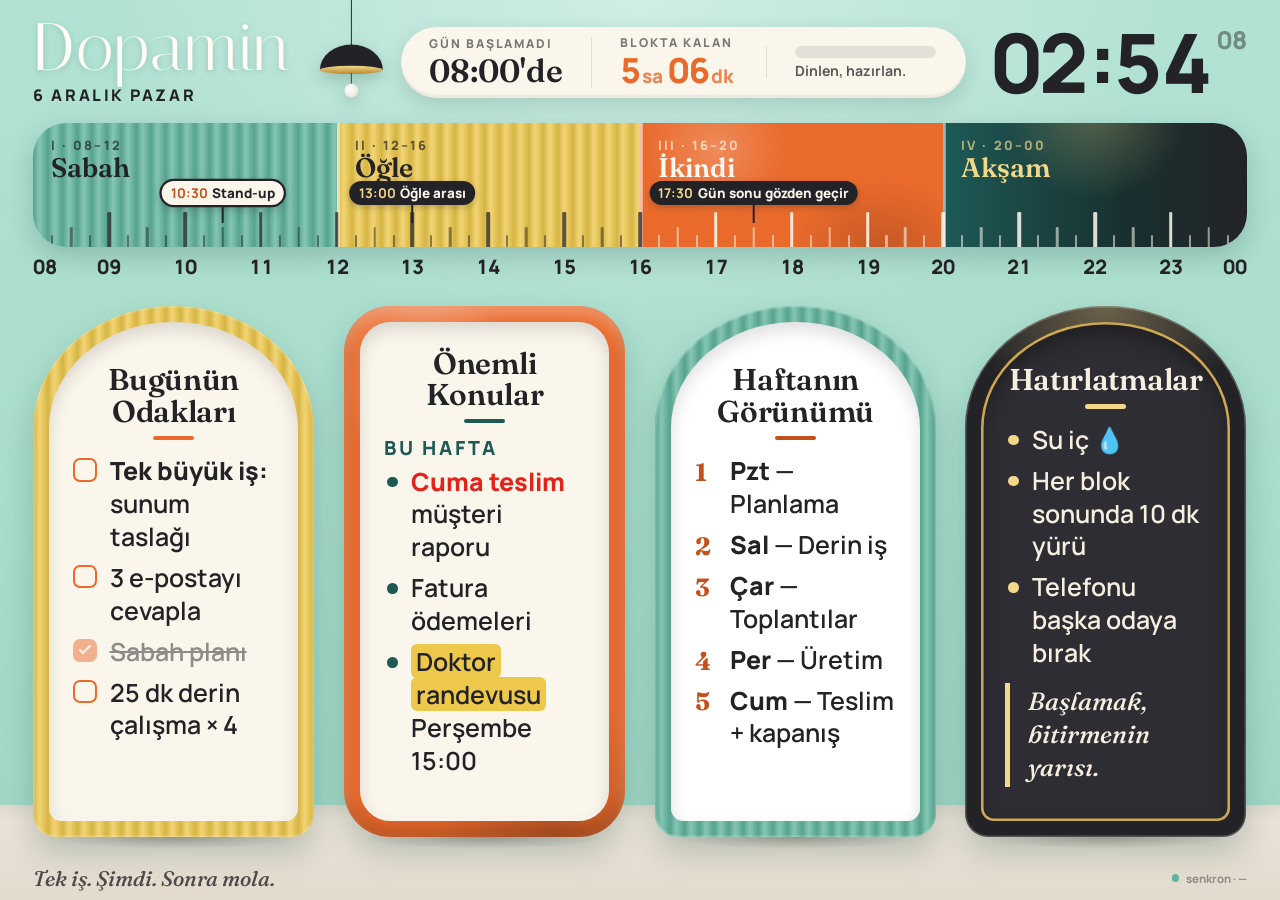
==== index.html @ 38ae42ef "Dopamin: ADHD zaman ve görev panosu (TV + kontrol paneli) Co-Authored-By: Claude Opus 5.5 <noreply@a" ====
<!doctype html>
<html lang="tr">
  <head>
    <meta charset="utf-8" />
    <meta name="viewport" content="width=device-width, initial-scale=1" />
    <title>Dopamin</title>
    <meta name="theme-color" content="#a9ddcc" />
    <link rel="icon" href="assets/favicon.svg" type="image/svg+xml" />
    <link rel="preconnect" href="https://fonts.googleapis.com" />
    <link rel="preconnect" href="https://fonts.gstatic.com" crossorigin />
    <link
      rel="stylesheet"
      href="https://fonts.googleapis.com/css2?family=Fraunces:opsz,wght@9..144,400;9..144,500;9..144,600;9..144,700&family=Italiana&family=Manrope:wght@500;600;700;800&display=swap"
    />
    <link rel="stylesheet" href="assets/css/base.css" />
    <link rel="stylesheet" href="assets/css/tv.css" />
  </head>
  <body class="tv">
    <div class="room" id="room">
      <header class="top">
        <div class="brand">
          <h1 id="brandTitle">Dopamin</h1>
          <div class="date" id="date"></div>
        </div>

        <svg class="lamp" viewBox="0 0 200 260" aria-hidden="true">
          <defs>
            <linearGradient id="lampGold" x1="0" y1="0" x2="0" y2="1">
              <stop offset="0" stop-color="#f3d88a" />
              <stop offset="1" stop-color="#b8892f" />
            </linearGradient>
            <radialGradient id="lampGlobe" cx=".38" cy=".35" r=".7">
              <stop offset="0" stop-color="#ffffff" />
              <stop offset="1" stop-color="#e9e4da" />
            </radialGradient>
          </defs>
          <line x1="100" y1="0" x2="100" y2="120" stroke="#232327" stroke-width="2.5" />
          <path d="M18 182 A82 66 0 0 1 182 182 Z" fill="#232327" />
          <ellipse cx="100" cy="182" rx="82" ry="11" fill="url(#lampGold)" />
          <line x1="100" y1="190" x2="100" y2="222" stroke="#232327" stroke-width="2" />
          <circle cx="100" cy="236" r="18" fill="url(#lampGlobe)" />
        </svg>

        <div class="status" id="status">
          <div class="status-block">
            <span class="status-kicker" id="blockKicker">Blok 1 / 4</span>
            <span class="status-name" id="blockName">Sabah</span>
          </div>
          <div class="status-left">
            <span class="status-kicker">Blokta kalan</span>
            <span class="status-remain" id="blockRemain">0:00</span>
          </div>
          <div class="status-day">
            <div class="dayline"><i id="dayFill"></i></div>
            <span id="dayText"></span>
          </div>
        </div>

        <div class="clock" id="clock" aria-label="Saat"></div>
      </header>

      <section class="timeline" aria-label="Günün 16 saati">
        <div class="strip" id="strip">
          <div class="segments">
            <div class="seg-row" id="segments"></div>
            <div class="past" id="past"></div>
            <div class="ticks" id="ticks"></div>
          </div>
          <div class="markers" id="markers"></div>
          <div class="now" id="now"><span class="now-pill" id="nowPill"></span></div>
        </div>
        <div class="hours" id="hours"></div>
      </section>

      <main class="windows" id="windows"></main>

      <footer class="floor">
        <span class="footer-text" id="footer"></span>
        <span class="sync" id="sync" title="Senkron durumu"></span>
      </footer>
    </div>

    <div class="flash" id="flash" aria-hidden="true"></div>
    <div class="toast" id="toast" role="alert" hidden>
      <div class="toast-card">
        <span class="toast-kicker" id="toastKicker"></span>
        <span class="toast-text" id="toastText"></span>
      </div>
    </div>

    <script type="module" src="assets/js/tv.js"></script>
  </body>
</html>
---- assets/css/base.css ----
/* Dopamin — ortak tasarım tokenları */
:root {
  --mint: #a9ddcc;
  --mint-2: #8fcfbb;
  --mint-deep: #5fb49d;
  --mint-light: #e3f4ee;
  --mustard: #eec84a;
  --mustard-2: #d6aa25;
  --orange: #ea6a2c;
  --orange-2: #c4501a;
  --ink: #232327;
  --ink-2: #36363c;
  --gold: #cfa750;
  --gold-2: #f3d88a;
  --cream: #fbf6ec;
  --floor: #ece5da;
  --blush: #f3b7a1;
  --petrol: #1d5a56;
  --red: #e3241b;

  --serif-display: "Italiana", "Didot", "Bodoni 72", serif;
  --serif: "Fraunces", "Georgia", serif;
  --sans: "Manrope", "Segoe UI", system-ui, sans-serif;

  /* ekran birimi: 1920x1080'de ≈19.2px, her oranda sığar */
  --u: min(1vw, 1.7778vh);
}

*,
*::before,
*::after {
  box-sizing: border-box;
}

html,
body {
  margin: 0;
  padding: 0;
}

body {
  font-family: var(--sans);
  color: var(--ink);
  background: var(--mint);
  -webkit-font-smoothing: antialiased;
}

/* ---- Markdown içerik ---- */
.md {
  line-height: 1.32;
  font-weight: 600;
}
.md > *:first-child {
  margin-top: 0;
}
.md > *:last-child {
  margin-bottom: 0;
}
.md p {
  margin: 0 0 0.55em;
}
.md h1,
.md h2,
.md h3 {
  font-family: var(--serif);
  font-weight: 600;
  line-height: 1.1;
  margin: 0.7em 0 0.3em;
  letter-spacing: -0.01em;
}
.md h1 { font-size: 1.45em; }
.md h2 { font-size: 1.25em; }
.md h3 {
  font-family: var(--sans);
  font-size: 0.78em;
  font-weight: 800;
  letter-spacing: 0.14em;
  text-transform: uppercase;
  color: var(--accent, var(--orange));
}
.md ul,
.md ol {
  margin: 0 0 0.55em;
  padding: 0;
  list-style: none;
}
.md li {
  position: relative;
  padding-left: 1.05em;
  margin: 0 0 0.32em;
}
.md li.sub {
  margin-left: 1.05em;
  font-size: 0.88em;
  opacity: 0.85;
}
.md ul > li::before {
  content: "";
  position: absolute;
  left: 0.12em;
  top: 0.48em;
  width: 0.42em;
  height: 0.42em;
  border-radius: 50%;
  background: var(--accent, var(--orange));
}
.md ol {
  counter-reset: n;
}
.md ol > li {
  counter-increment: n;
  padding-left: 1.4em;
}
.md ol > li::before {
  content: counter(n);
  position: absolute;
  left: 0;
  top: 0.08em;
  font-family: var(--serif);
  font-weight: 700;
  color: var(--accent, var(--orange));
}
.md li.task {
  padding-left: 1.45em;
}
.md li.task::before {
  content: "";
  position: absolute;
  left: 0;
  top: 0.16em;
  width: 0.95em;
  height: 0.95em;
  border-radius: 0.28em;
  border: 0.12em solid var(--accent, var(--orange));
  background: transparent;
}
.md li.task.done {
  opacity: 0.5;
  text-decoration: line-through;
  text-decoration-thickness: 0.08em;
}
.md li.task.done::before {
  background: var(--accent, var(--orange));
}
.md li.task.done::after {
  content: "";
  position: absolute;
  left: 0.33em;
  top: 0.3em;
  width: 0.24em;
  height: 0.48em;
  border: solid var(--panel, #fff);
  border-width: 0 0.12em 0.12em 0;
  transform: rotate(45deg);
}
.md strong {
  font-weight: 800;
}
.md em {
  font-family: var(--serif);
  font-style: italic;
  font-weight: 500;
}
.md mark {
  background: var(--mustard);
  color: var(--ink);
  padding: 0 0.22em;
  border-radius: 0.25em;
  box-decoration-break: clone;
  -webkit-box-decoration-break: clone;
}
.md code {
  font-family: ui-monospace, "SFMono-Regular", Menlo, monospace;
  font-size: 0.85em;
  background: rgba(0, 0, 0, 0.07);
  padding: 0.05em 0.3em;
  border-radius: 0.3em;
}
.md blockquote {
  margin: 0 0 0.55em;
  padding: 0.1em 0 0.1em 0.7em;
  border-left: 0.22em solid var(--accent, var(--orange));
  font-family: var(--serif);
  font-style: italic;
  font-weight: 500;
}
.md hr {
  border: 0;
  height: 0.5em;
  margin: 0.4em 0 0.7em;
  background: radial-gradient(circle, var(--accent, var(--orange)) 0.12em, transparent 0.14em) 0 50% / 0.9em 0.5em repeat-x;
  opacity: 0.6;
}
.md a {
  color: inherit;
  text-decoration-color: var(--accent, var(--orange));
  text-decoration-thickness: 0.1em;
}
.md .urgent {
  color: var(--red);
  font-weight: 800;
}
---- assets/css/tv.css ----
/* Dopamin — TV ekranı (scrollsuz tek sayfa) */

html,
body.tv {
  width: 100%;
  height: 100%;
  overflow: hidden;
}

body.tv {
  background:
    radial-gradient(ellipse 60% 55% at 50% 0%, rgba(255, 255, 255, 0.38), transparent 70%),
    linear-gradient(180deg, #b2e2d3 0%, var(--mint) 55%, #9fd6c4 100%);
}
body.tv.idle {
  cursor: none;
}

/* ortak yüzey dokuları */
.fluted {
  background:
    linear-gradient(90deg, rgba(0, 0, 0, 0.11), rgba(255, 255, 255, 0.24) 45%, rgba(0, 0, 0, 0.09)) 0 0 /
      calc(var(--u) * 1.15) 100%,
    var(--c);
}

.room {
  position: relative;
  width: 100vw;
  height: 100vh;
  display: grid;
  grid-template-rows: calc(var(--u) * 6.6) calc(var(--u) * 12.2) minmax(0, 1fr) calc(var(--u) * 3.4);
  row-gap: calc(var(--u) * 1.5);
  padding: calc(var(--u) * 1.5) calc(var(--u) * 2.6) 0;
}

/* zemin (görseldeki açık bej zemin) */
.room::after {
  content: "";
  position: absolute;
  inset: auto 0 0 0;
  height: calc(var(--u) * 7.4);
  background:
    linear-gradient(180deg, rgba(0, 0, 0, 0.06), transparent calc(var(--u) * 1.2)),
    linear-gradient(180deg, var(--floor), #e2dacd);
  z-index: 0;
}

/* ================= ÜST BAR ================= */
.top {
  position: relative;
  z-index: 2;
  display: grid;
  grid-template-columns: auto auto 1fr auto;
  align-items: center;
  column-gap: calc(var(--u) * 1.8);
}

.brand h1 {
  margin: 0;
  font-family: var(--serif-display);
  font-weight: 400;
  font-size: calc(var(--u) * 5.2);
  line-height: 0.88;
  color: #fffdf6;
  letter-spacing: 0.01em;
  text-shadow: 0 calc(var(--u) * 0.12) calc(var(--u) * 0.5) rgba(20, 70, 58, 0.18);
}
.date {
  margin-top: calc(var(--u) * 0.45);
  font-weight: 800;
  font-size: calc(var(--u) * 1.25);
  letter-spacing: 0.16em;
  text-transform: uppercase;
  color: var(--ink);
}

.lamp {
  align-self: start;
  height: calc(var(--u) * 7.8);
  width: auto;
  margin-top: calc(var(--u) * -1.5);
  transform-origin: 50% 0;
  animation: swing 9s ease-in-out infinite alternate;
  filter: drop-shadow(0 calc(var(--u) * 0.5) calc(var(--u) * 0.6) rgba(20, 60, 50, 0.22));
}
@keyframes swing {
  from { transform: rotate(-1.6deg); }
  to { transform: rotate(1.6deg); }
}

.status {
  justify-self: center;
  display: flex;
  align-items: center;
  gap: calc(var(--u) * 2.2);
  padding: calc(var(--u) * 0.75) calc(var(--u) * 2.4) calc(var(--u) * 0.75) calc(var(--u) * 2.2);
  background: var(--cream);
  border-radius: 999px;
  box-shadow:
    0 calc(var(--u) * 0.6) calc(var(--u) * 1.6) rgba(20, 70, 58, 0.16),
    inset 0 calc(var(--u) * -0.25) 0 rgba(0, 0, 0, 0.05);
}
.status > div {
  display: flex;
  flex-direction: column;
  line-height: 1;
}
.status-kicker {
  white-space: nowrap;
  font-size: calc(var(--u) * 0.95);
  font-weight: 800;
  letter-spacing: 0.16em;
  text-transform: uppercase;
  opacity: 0.6;
  margin-bottom: calc(var(--u) * 0.35);
}
.status-name {
  font-family: var(--serif);
  font-weight: 600;
  font-size: calc(var(--u) * 2.5);
}
.status-remain {
  font-weight: 800;
  font-size: calc(var(--u) * 2.7);
  font-variant-numeric: tabular-nums;
  color: var(--blk, var(--orange));
  white-space: nowrap;
}
.status-remain small,
#dayText small {
  font-size: 0.55em;
  margin: 0 0.25em 0 0.05em;
  opacity: 0.8;
}
.status-left {
  padding-left: calc(var(--u) * 2.2);
  border-left: calc(var(--u) * 0.12) solid rgba(0, 0, 0, 0.1);
}
.status-day {
  padding-left: calc(var(--u) * 2.2);
  border-left: calc(var(--u) * 0.12) solid rgba(0, 0, 0, 0.1);
  gap: calc(var(--u) * 0.5);
}
.dayline {
  width: calc(var(--u) * 11);
  height: calc(var(--u) * 0.9);
  border-radius: 999px;
  background: rgba(0, 0, 0, 0.09);
  overflow: hidden;
}
.dayline i {
  display: block;
  height: 100%;
  width: 0;
  border-radius: inherit;
  background: linear-gradient(90deg, var(--mint-deep), var(--mustard) 45%, var(--orange) 75%, var(--petrol));
  background-size: calc(var(--u) * 11) 100%;
}
#dayText {
  white-space: nowrap;
  font-size: calc(var(--u) * 1.1);
  font-weight: 700;
  opacity: 0.75;
}

.clock {
  justify-self: end;
  display: flex;
  align-items: flex-start;
  font-weight: 800;
  font-size: calc(var(--u) * 6.4);
  line-height: 0.85;
  letter-spacing: -0.02em;
  color: var(--ink);
}
.clock .d {
  display: inline-block;
  width: 0.6em;
  text-align: center;
}
.clock .colon {
  display: inline-block;
  width: 0.3em;
  text-align: center;
  transform: translateY(-0.06em);
  transition: opacity 0.35s;
}
.clock .colon.dim {
  opacity: 0.18;
}
.clock .sec {
  font-size: 0.3em;
  margin-left: 0.25em;
  margin-top: 0.12em;
  opacity: 0.45;
  font-variant-numeric: tabular-nums;
  letter-spacing: 0;
}

/* ================= ZAMAN ŞERİDİ ================= */
.timeline {
  position: relative;
  z-index: 3;
  display: grid;
  grid-template-rows: minmax(0, 1fr) calc(var(--u) * 2.5);
}
.strip {
  position: relative;
}
.segments {
  position: absolute;
  inset: 0;
  border-radius: calc(var(--u) * 2.6);
  overflow: hidden;
  box-shadow:
    0 calc(var(--u) * 0.8) calc(var(--u) * 2) rgba(20, 70, 58, 0.22),
    inset 0 0 0 calc(var(--u) * 0.12) rgba(255, 255, 255, 0.35);
}
.seg-row {
  position: absolute;
  inset: 0;
  display: flex;
}
.seg {
  position: relative;
  flex: 1;
  display: flex;
  flex-direction: column;
  padding: calc(var(--u) * 1) calc(var(--u) * 1.4);
  color: var(--ink);
  transition: filter 0.6s;
}
.seg + .seg {
  box-shadow: inset calc(var(--u) * 0.22) 0 0 rgba(255, 255, 255, 0.55);
}
.seg-kicker {
  font-size: calc(var(--u) * 1);
  font-weight: 800;
  letter-spacing: 0.16em;
  text-transform: uppercase;
  opacity: 0.7;
}
.seg-name {
  font-family: var(--serif);
  font-weight: 600;
  font-size: calc(var(--u) * 2.1);
  line-height: 1.05;
}
.seg-mint { --c: var(--mint-deep); }
.seg-hardal { --c: var(--mustard); }
.seg-portakal {
  color: #fff8ee;
  background:
    radial-gradient(ellipse 40% 90% at 25% 20%, rgba(255, 255, 255, 0.22), transparent 60%),
    radial-gradient(ellipse 50% 90% at 80% 100%, rgba(0, 0, 0, 0.16), transparent 60%),
    var(--orange);
}
.seg-gece {
  color: var(--gold-2);
  background:
    radial-gradient(ellipse 50% 120% at 50% -10%, rgba(243, 216, 138, 0.28), transparent 60%),
    linear-gradient(90deg, var(--petrol), #18302f 60%, var(--ink));
}
.seg.is-current {
  box-shadow: inset 0 0 0 calc(var(--u) * 0.35) rgba(255, 255, 255, 0.85);
}
.seg.is-current .seg-name::after {
  content: " ●";
  font-size: 0.5em;
  vertical-align: 0.35em;
  color: var(--red);
}

.past {
  position: absolute;
  inset: 0 auto 0 0;
  width: 0;
  background: repeating-linear-gradient(
    135deg,
    rgba(35, 35, 39, 0.24) 0 calc(var(--u) * 0.32),
    rgba(35, 35, 39, 0.08) calc(var(--u) * 0.32) calc(var(--u) * 0.9)
  );
  pointer-events: none;
}

.ticks {
  position: absolute;
  inset: 0;
  pointer-events: none;
}
.tick {
  position: absolute;
  bottom: 0;
  width: calc(var(--u) * 0.16);
  height: calc(var(--u) * 0.9);
  transform: translateX(-50%);
  border-radius: calc(var(--u) * 0.1) calc(var(--u) * 0.1) 0 0;
  background: rgba(35, 35, 39, 0.5);
}
.tick.half {
  height: calc(var(--u) * 1.6);
  width: calc(var(--u) * 0.2);
}
.tick.hour {
  height: calc(var(--u) * 2.7);
  width: calc(var(--u) * 0.28);
  background: rgba(35, 35, 39, 0.72);
}
.tick.light { background: rgba(255, 250, 238, 0.55); }
.tick.light.hour { background: rgba(255, 250, 238, 0.85); }

.hours {
  position: relative;
}
.hour-label {
  position: absolute;
  top: calc(var(--u) * 0.45);
  transform: translateX(-50%);
  font-weight: 800;
  font-size: calc(var(--u) * 1.55);
  font-variant-numeric: tabular-nums;
  color: var(--ink);
  transition: opacity 0.6s;
}
.hour-label:first-child { transform: none; }
.hour-label:last-child { transform: translateX(-100%); }
.hour-label.past { opacity: 0.38; }

.markers {
  position: absolute;
  inset: 0;
  pointer-events: none;
}
.marker {
  position: absolute;
  top: 47%;
  transform: translateX(-50%);
  display: flex;
  flex-direction: column;
  align-items: center;
}
.marker-pill {
  white-space: nowrap;
  font-weight: 800;
  font-size: calc(var(--u) * 1.05);
  padding: calc(var(--u) * 0.22) calc(var(--u) * 0.7);
  border-radius: 999px;
  background: var(--ink);
  color: var(--cream);
  box-shadow: 0 calc(var(--u) * 0.2) calc(var(--u) * 0.6) rgba(0, 0, 0, 0.2);
}
.marker-pill b {
  color: var(--gold-2);
  margin-right: 0.35em;
}
.marker::after {
  content: "";
  width: calc(var(--u) * 0.16);
  height: calc(var(--u) * 1.4);
  background: var(--ink);
}
.marker.done {
  opacity: 0.4;
}
.marker.done .marker-pill {
  text-decoration: line-through;
}
.marker.next .marker-pill {
  background: var(--cream);
  color: var(--ink);
  box-shadow: 0 0 0 calc(var(--u) * 0.18) var(--ink), 0 calc(var(--u) * 0.3) calc(var(--u) * 0.8) rgba(0, 0, 0, 0.25);
}
.marker.next .marker-pill b {
  color: var(--orange-2);
}

/* şimdi çizgisi */
.now {
  position: absolute;
  top: calc(var(--u) * -0.5);
  bottom: calc(var(--u) * -2.6);
  left: 0;
  width: calc(var(--u) * 0.6);
  transform: translateX(-50%);
  background: var(--red);
  border-radius: calc(var(--u) * 0.3);
  box-shadow:
    0 0 0 calc(var(--u) * 0.16) rgba(255, 255, 255, 0.92),
    0 calc(var(--u) * 0.3) calc(var(--u) * 1.2) rgba(227, 36, 27, 0.5);
  transition: left 1s linear;
  animation: nowGlow 3.2s ease-in-out infinite;
  z-index: 4;
}
.now::before {
  content: "";
  position: absolute;
  top: calc(var(--u) * -0.6);
  left: 50%;
  width: calc(var(--u) * 1.3);
  height: calc(var(--u) * 1.3);
  transform: translateX(-50%);
  border-radius: 50%;
  background: var(--red);
  box-shadow: 0 0 0 calc(var(--u) * 0.18) #fff;
}
.now-pill {
  position: absolute;
  bottom: calc(var(--u) * -0.2);
  left: 50%;
  transform: translateX(-50%);
  white-space: nowrap;
  font-weight: 800;
  font-size: calc(var(--u) * 1.5);
  font-variant-numeric: tabular-nums;
  padding: calc(var(--u) * 0.15) calc(var(--u) * 0.7);
  border-radius: 999px;
  background: var(--red);
  color: #fff;
  box-shadow: 0 0 0 calc(var(--u) * 0.16) #fff;
}
@keyframes nowGlow {
  50% {
    box-shadow:
      0 0 0 calc(var(--u) * 0.16) rgba(255, 255, 255, 0.92),
      0 0 calc(var(--u) * 2.2) rgba(227, 36, 27, 0.85);
  }
}
.room.off-day .now {
  display: none;
}

/* ================= PENCERELER ================= */
.windows {
  position: relative;
  z-index: 1;
  display: grid;
  grid-template-columns: repeat(var(--n, 4), minmax(0, 1fr));
  column-gap: calc(var(--u) * 2.3);
  min-height: 0;
  padding-top: calc(var(--u) * 0.6);
}

.win {
  position: relative;
  display: flex;
  min-height: 0;
  transform-origin: 50% 100%;
  animation: wiggle var(--wd, 8s) ease-in-out var(--wdelay, 0s) infinite alternate;
  will-change: transform;
}
.wiggle-off .win,
.wiggle-off .lamp {
  animation: none;
}
@keyframes wiggle {
  0% { transform: rotate(calc(var(--wa, 0.4deg) * -1)) translateY(0); }
  50% { transform: rotate(0deg) translateY(calc(var(--u) * -0.28)); }
  100% { transform: rotate(var(--wa, 0.4deg)) translateY(0); }
}
/* zemindeki temas gölgesi */
.win::after {
  content: "";
  position: absolute;
  left: 6%;
  right: 6%;
  bottom: calc(var(--u) * -0.9);
  height: calc(var(--u) * 1.8);
  background: radial-gradient(ellipse at center, rgba(40, 40, 30, 0.28), transparent 70%);
  z-index: -1;
}

.win-frame {
  flex: 1;
  display: flex;
  min-width: 0;
  padding: calc(var(--u) * 1.25);
  box-shadow:
    0 calc(var(--u) * 1.2) calc(var(--u) * 2.4) rgba(20, 70, 58, 0.22),
    inset 0 0 0 calc(var(--u) * 0.12) rgba(255, 255, 255, 0.22);
}
.win-inner {
  flex: 1;
  display: flex;
  flex-direction: column;
  min-width: 0;
  min-height: 0;
  background: var(--panel, var(--cream));
  color: var(--ink-c, var(--ink));
  padding: calc(var(--u) * 2) calc(var(--u) * 1.9) calc(var(--u) * 1.7);
  box-shadow:
    inset 0 calc(var(--u) * 0.6) calc(var(--u) * 1.3) rgba(0, 0, 0, 0.13),
    inset 0 calc(var(--u) * -0.2) 0 rgba(255, 255, 255, 0.4);
}

.win-title {
  flex: none;
  margin: 0 0 calc(var(--u) * 1.1);
  font-family: var(--serif);
  font-weight: 600;
  font-size: calc(var(--u) * 2.35);
  line-height: 1.04;
  letter-spacing: -0.01em;
  text-align: center;
  hyphens: manual;
}
.win-rule {
  flex: none;
  width: calc(var(--u) * 3.2);
  height: calc(var(--u) * 0.32);
  margin: calc(var(--u) * -0.4) auto calc(var(--u) * 1.1);
  border-radius: 999px;
  background: var(--accent, var(--orange));
}
.win-body {
  flex: 1;
  min-height: 0;
  overflow: hidden;
  font-size: calc(var(--u) * 1.6);
}
.win-body:empty::before {
  content: "—";
  opacity: 0.3;
}

/* biçimler */
.shape-arch .win-frame {
  border-radius: 50% 50% calc(var(--u) * 1.8) calc(var(--u) * 1.8) / calc(var(--u) * 9.5) calc(var(--u) * 9.5)
    calc(var(--u) * 1.8) calc(var(--u) * 1.8);
}
.shape-arch .win-inner {
  border-radius: 50% 50% calc(var(--u) * 1) calc(var(--u) * 1) / calc(var(--u) * 8.3) calc(var(--u) * 8.3)
    calc(var(--u) * 1) calc(var(--u) * 1);
  padding-top: calc(var(--u) * 3.3);
}
.shape-puff .win-frame {
  border-radius: calc(var(--u) * 3.6);
  box-shadow:
    0 calc(var(--u) * 1.2) calc(var(--u) * 2.4) rgba(20, 70, 58, 0.22),
    inset 0 calc(var(--u) * 0.7) calc(var(--u) * 1.2) rgba(255, 255, 255, 0.3),
    inset 0 calc(var(--u) * -0.9) calc(var(--u) * 1.4) rgba(0, 0, 0, 0.2);
}
.shape-puff .win-inner {
  border-radius: calc(var(--u) * 2.4);
}

/* temalar */
.theme-hardal .win-frame { --c: var(--mustard); }
.theme-hardal { --accent: var(--orange); --panel: var(--cream); }

.theme-mint .win-frame { --c: var(--mint-deep); }
.theme-mint { --accent: var(--orange-2); --panel: #ffffff; }

.theme-petrol .win-frame { --c: var(--petrol); }
.theme-petrol { --accent: var(--orange); --panel: var(--mint-light); }

.theme-antrasit .win-frame {
  background:
    radial-gradient(ellipse 70% 30% at 50% 0%, rgba(243, 216, 138, 0.35), transparent 70%),
    var(--ink);
}
.theme-antrasit { --accent: var(--gold-2); --panel: #2d2d33; --ink-c: #f6efe0; }
.theme-antrasit .win-inner {
  box-shadow:
    inset 0 0 0 calc(var(--u) * 0.2) var(--gold),
    inset 0 calc(var(--u) * 0.8) calc(var(--u) * 1.6) rgba(0, 0, 0, 0.35);
}
.theme-antrasit .md mark { background: var(--gold-2); }

.theme-portakal .win-frame,
.theme-pudra .win-frame {
  background:
    radial-gradient(ellipse 45% 30% at 28% 12%, rgba(255, 255, 255, 0.3), transparent 70%),
    radial-gradient(ellipse 60% 40% at 75% 100%, rgba(0, 0, 0, 0.18), transparent 70%),
    var(--c);
}
.theme-portakal .win-frame { --c: var(--orange); }
.theme-portakal { --accent: var(--petrol); --panel: var(--cream); }
.theme-pudra .win-frame { --c: var(--blush); }
.theme-pudra { --accent: var(--orange-2); --panel: var(--cream); }

.theme-altin .win-frame {
  background:
    linear-gradient(90deg, rgba(0, 0, 0, 0.08), rgba(255, 255, 255, 0.2) 45%, rgba(0, 0, 0, 0.07)) 0 0 /
      calc(var(--u) * 1.15) 100%,
    linear-gradient(180deg, var(--gold-2), #c39239);
}
.theme-altin { --accent: var(--orange-2); --panel: var(--cream); }

/* ================= ZEMİN ================= */
.floor {
  position: relative;
  z-index: 2;
  display: flex;
  align-items: center;
  justify-content: space-between;
  gap: calc(var(--u) * 2);
}
.footer-text {
  font-family: var(--serif);
  font-style: italic;
  font-weight: 500;
  font-size: calc(var(--u) * 1.65);
  color: rgba(35, 35, 39, 0.78);
  white-space: nowrap;
  overflow: hidden;
  text-overflow: ellipsis;
}
.sync {
  flex: none;
  display: flex;
  align-items: center;
  gap: calc(var(--u) * 0.5);
  font-size: calc(var(--u) * 0.9);
  font-weight: 700;
  color: rgba(35, 35, 39, 0.45);
}
.sync::before {
  content: "";
  width: calc(var(--u) * 0.6);
  height: calc(var(--u) * 0.6);
  border-radius: 50%;
  background: var(--mint-deep);
}
.sync.err::before {
  background: var(--orange);
}

/* ================= FLAŞ + BİLDİRİM ================= */
.flash {
  position: fixed;
  inset: 0;
  z-index: 100;
  background: #fff;
  opacity: 0;
  pointer-events: none;
}

.toast {
  position: fixed;
  inset: 0;
  z-index: 90;
  display: grid;
  place-items: center;
  background: rgba(29, 90, 86, 0.35);
}
.toast[hidden] {
  display: none;
}
.toast-card {
  --c: var(--mustard);
  display: flex;
  flex-direction: column;
  align-items: center;
  gap: calc(var(--u) * 1);
  min-width: calc(var(--u) * 40);
  max-width: 80vw;
  padding: calc(var(--u) * 6) calc(var(--u) * 5) calc(var(--u) * 3.5);
  border-radius: 50% 50% calc(var(--u) * 2.4) calc(var(--u) * 2.4) / calc(var(--u) * 12) calc(var(--u) * 12)
    calc(var(--u) * 2.4) calc(var(--u) * 2.4);
  background:
    linear-gradient(90deg, rgba(0, 0, 0, 0.1), rgba(255, 255, 255, 0.24) 45%, rgba(0, 0, 0, 0.08)) 0 0 /
      calc(var(--u) * 1.15) 100%,
    var(--c);
  box-shadow: 0 calc(var(--u) * 2) calc(var(--u) * 5) rgba(0, 0, 0, 0.3);
  text-align: center;
  animation: toastIn 0.7s cubic-bezier(0.2, 1.4, 0.4, 1) both;
}
.toast-kicker {
  font-weight: 800;
  font-size: calc(var(--u) * 1.6);
  letter-spacing: 0.18em;
  text-transform: uppercase;
}
.toast-text {
  font-family: var(--serif);
  font-weight: 600;
  font-size: calc(var(--u) * 5.2);
  line-height: 1.05;
}
@keyframes toastIn {
  from { transform: scale(0.6) translateY(10vh); opacity: 0; }
}

@media (prefers-reduced-motion: reduce) {
  .win,
  .lamp,
  .now {
    animation: none;
  }
}
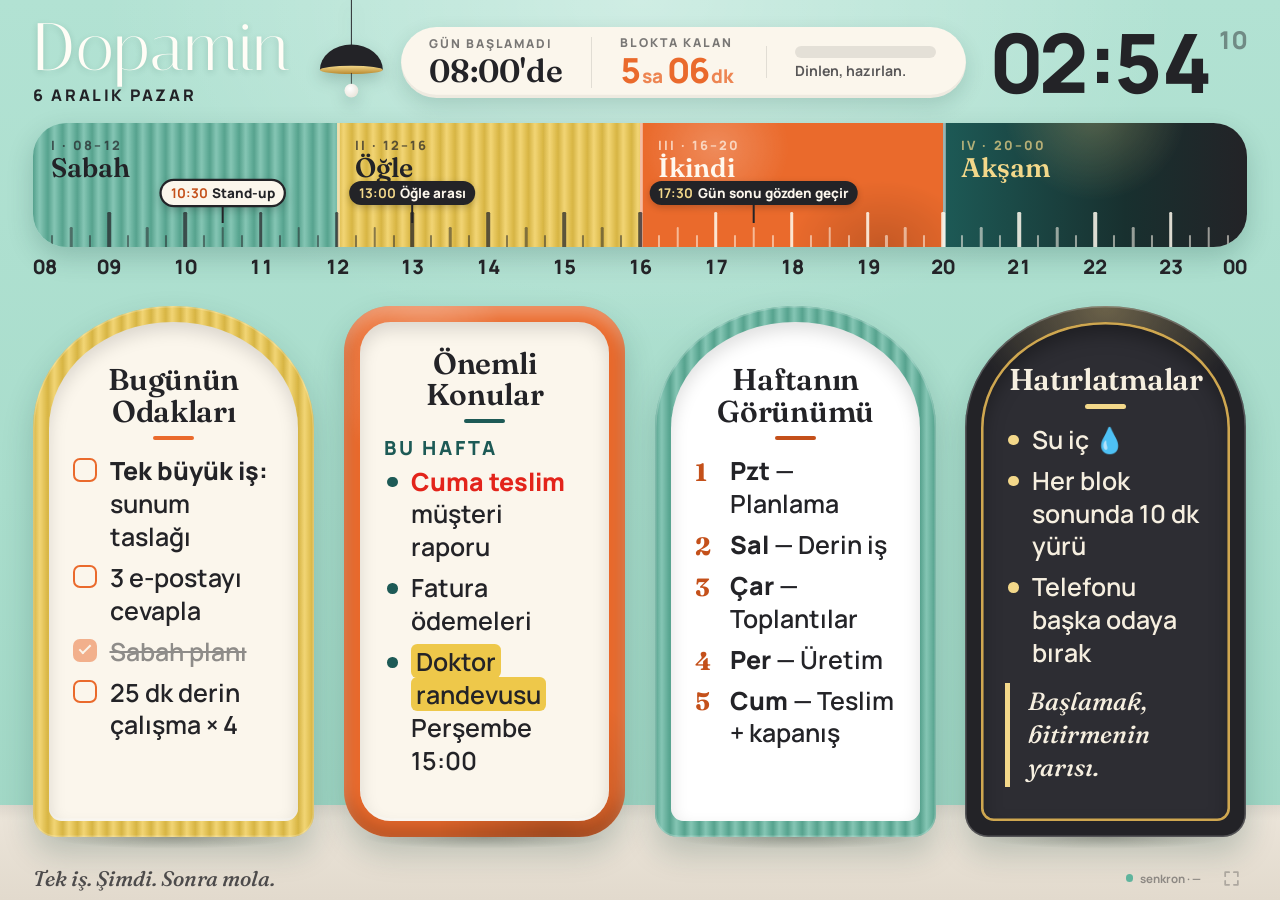
==== commit e02b73e6: "TV: sağ alt köşeye göze batmayan tam ekran butonu Co-Authored-By: Claude Opus 5.5 <noreply@anthropic" ====
--- a/index.html
+++ b/index.html
@@ -76,7 +76,15 @@
 
       <footer class="floor">
         <span class="footer-text" id="footer"></span>
-        <span class="sync" id="sync" title="Senkron durumu"></span>
+        <div class="floor-tools">
+          <span class="sync" id="sync" title="Senkron durumu"></span>
+          <button class="fs-btn" id="fsBtn" type="button" aria-label="Tam ekran" title="Tam ekran (Enter)">
+            <svg viewBox="0 0 24 24" aria-hidden="true">
+              <path class="fs-enter" d="M4 9V4h5M15 4h5v5M20 15v5h-5M9 20H4v-5" />
+              <path class="fs-exit" d="M9 4v5H4M20 9h-5V4M15 20v-5h5M4 15h5v5" />
+            </svg>
+          </button>
+        </div>
       </footer>
     </div>
 
--- a/assets/css/tv.css
+++ b/assets/css/tv.css
@@ -606,6 +606,59 @@
   overflow: hidden;
   text-overflow: ellipsis;
 }
+.floor-tools {
+  flex: none;
+  display: flex;
+  align-items: center;
+  gap: calc(var(--u) * 1.2);
+}
+.fs-btn {
+  display: grid;
+  place-items: center;
+  width: calc(var(--u) * 2.4);
+  height: calc(var(--u) * 2.4);
+  padding: 0;
+  border: 0;
+  border-radius: 50%;
+  background: transparent;
+  color: var(--ink);
+  opacity: 0.28;
+  cursor: pointer;
+  transition: opacity 0.3s, background 0.3s, transform 0.3s;
+}
+.fs-btn svg {
+  width: 62%;
+  height: 62%;
+  fill: none;
+  stroke: currentColor;
+  stroke-width: 2.2;
+  stroke-linecap: round;
+  stroke-linejoin: round;
+}
+.fs-btn .fs-exit,
+.is-fullscreen .fs-btn .fs-enter {
+  display: none;
+}
+.is-fullscreen .fs-btn .fs-exit {
+  display: inline;
+}
+.fs-btn:hover,
+.fs-btn:focus-visible {
+  opacity: 1;
+  background: rgba(35, 35, 39, 0.08);
+  outline: none;
+}
+/* TV kumandasıyla odaklanınca net görünsün */
+.fs-btn:focus-visible {
+  box-shadow: 0 0 0 calc(var(--u) * 0.2) var(--orange);
+  transform: scale(1.15);
+}
+.is-fullscreen .fs-btn {
+  opacity: 0.12;
+}
+.idle .fs-btn:not(:focus-visible) {
+  opacity: 0;
+}
 .sync {
   flex: none;
   display: flex;
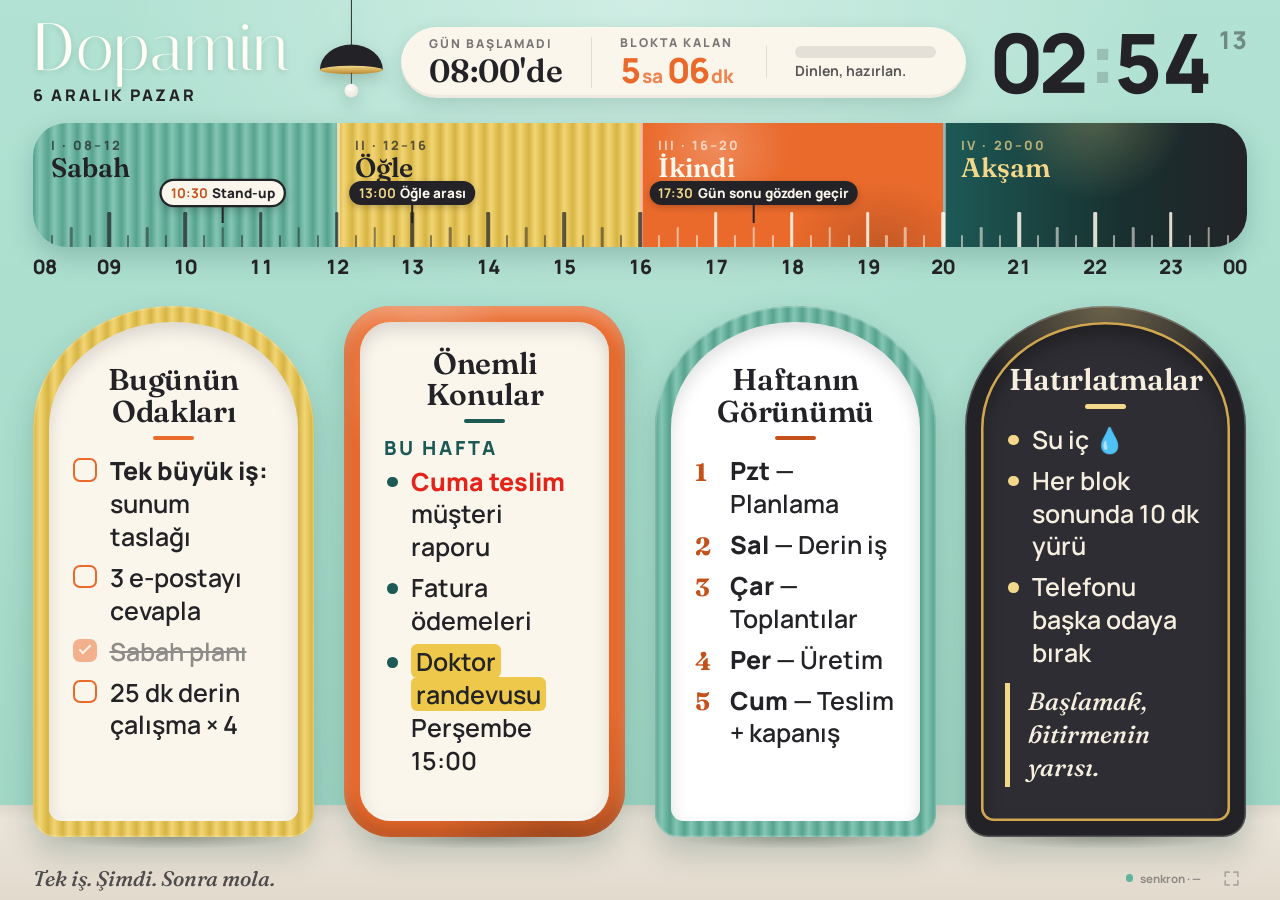
==== commit 26901196: "Önbellek kırıcı sürümler, TV'de yeni sürümde otomatik yenileme Co-Authored-By: Claude Opus 5.5 <nore" ====
--- a/index.html
+++ b/index.html
@@ -12,8 +12,8 @@
       rel="stylesheet"
       href="https://fonts.googleapis.com/css2?family=Fraunces:opsz,wght@9..144,400;9..144,500;9..144,600;9..144,700&family=Italiana&family=Manrope:wght@500;600;700;800&display=swap"
     />
-    <link rel="stylesheet" href="assets/css/base.css" />
-    <link rel="stylesheet" href="assets/css/tv.css" />
+    <link rel="stylesheet" href="assets/css/base.css?v=20261026160549" />
+    <link rel="stylesheet" href="assets/css/tv.css?v=20261026160549" />
   </head>
   <body class="tv">
     <div class="room" id="room">
@@ -96,6 +96,6 @@
       </div>
     </div>
 
-    <script type="module" src="assets/js/tv.js"></script>
+    <script type="module" src="assets/js/tv.js?v=20261026160549"></script>
   </body>
 </html>
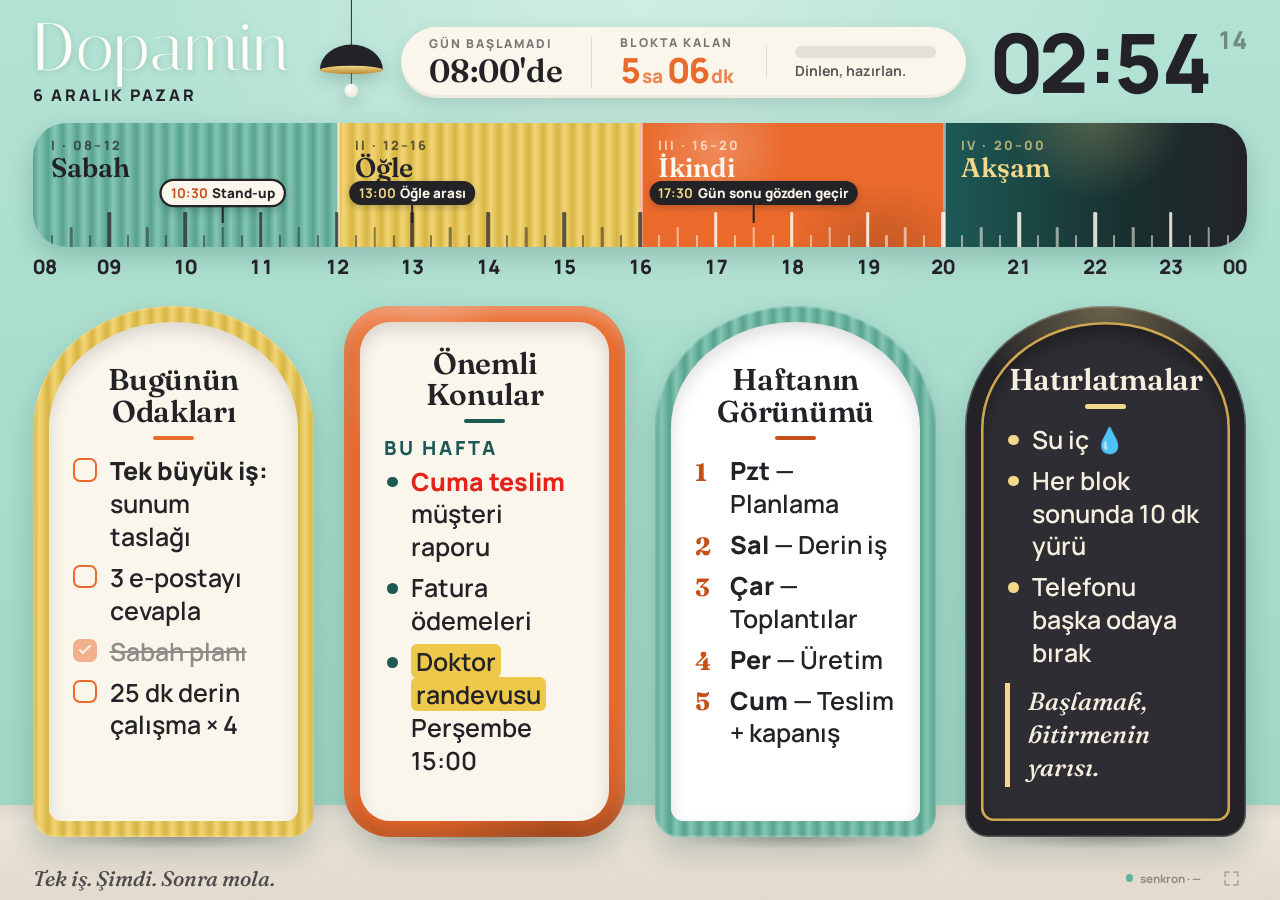
==== commit bf4369d9: "Panel: GitHub izin hatalarını Türkçe ve çözüm adımıyla göster Co-Authored-By: Claude Opus 5.5 <norep" ====
--- a/index.html
+++ b/index.html
@@ -12,8 +12,8 @@
       rel="stylesheet"
       href="https://fonts.googleapis.com/css2?family=Fraunces:opsz,wght@9..144,400;9..144,500;9..144,600;9..144,700&family=Italiana&family=Manrope:wght@500;600;700;800&display=swap"
     />
-    <link rel="stylesheet" href="assets/css/base.css?v=20261026160549" />
-    <link rel="stylesheet" href="assets/css/tv.css?v=20261026160549" />
+    <link rel="stylesheet" href="assets/css/base.css?v=20261026161052" />
+    <link rel="stylesheet" href="assets/css/tv.css?v=20261026161052" />
   </head>
   <body class="tv">
     <div class="room" id="room">
@@ -96,6 +96,6 @@
       </div>
     </div>
 
-    <script type="module" src="assets/js/tv.js?v=20261026160549"></script>
+    <script type="module" src="assets/js/tv.js?v=20261026161052"></script>
   </body>
 </html>
